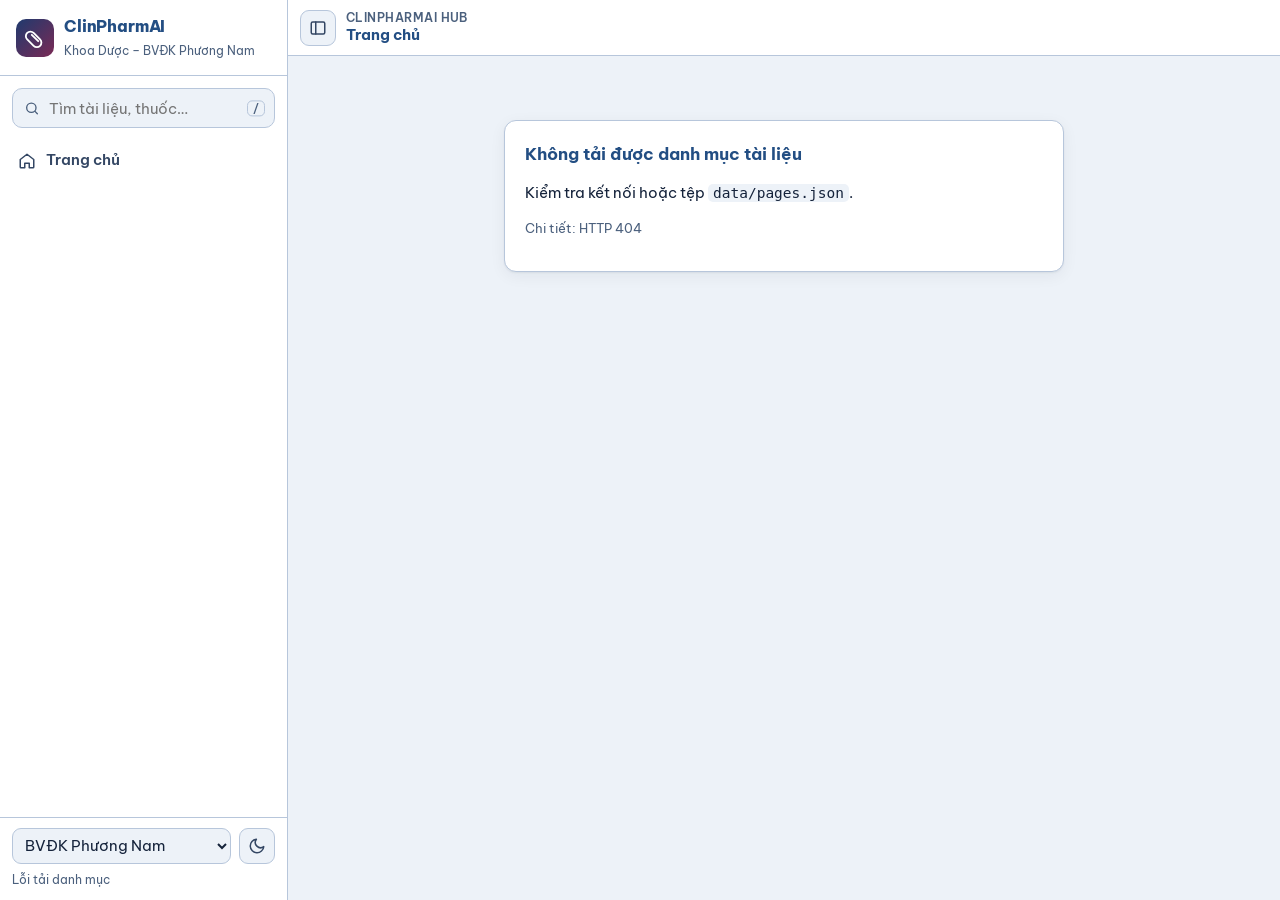
==== index.html @ 3a41b217 "Dựng giao diện hub: sidebar trái, tìm kiếm không dấu, khung xem tài liệu, theme đơn vị" ====
<!doctype html>
<html lang="vi" data-unit="phuong-nam">
<head>
<meta charset="utf-8">
<meta name="viewport" content="width=device-width,initial-scale=1,viewport-fit=cover">
<title>ClinPharmAI Hub</title>
<meta name="description" content="Thư viện tài liệu dược lâm sàng: tóm tắt guideline, thông tin thuốc, so sánh dược lý, thẩm định EBM.">
<meta name="theme-color" content="#1f3a6e">
<link rel="manifest" href="manifest.webmanifest">
<link rel="icon" href="icons/icon.svg" type="image/svg+xml">
<link rel="apple-touch-icon" href="icons/icon-192.png">
<link rel="preconnect" href="https://fonts.googleapis.com">
<link rel="preconnect" href="https://fonts.gstatic.com" crossorigin>
<link rel="stylesheet" href="https://fonts.googleapis.com/css2?family=Be+Vietnam+Pro:wght@400;500;600;700;800&display=swap">
<link rel="stylesheet" href="css/app.css">
<script>
  // Áp theme trước khi vẽ để tránh nháy màu
  try{
    var t=localStorage.getItem('cpa-theme'),u=localStorage.getItem('cpa-unit');
    if(t==='light'||t==='dark')document.documentElement.setAttribute('data-theme',t);
    if(u==='phuong-nam'||u==='phuong-chau')document.documentElement.setAttribute('data-unit',u);
  }catch(e){}
</script>
</head>
<body>
<svg width="0" height="0" style="position:absolute" aria-hidden="true">
  <symbol id="i-logo" viewBox="0 0 24 24"><path d="M10.5 20.5 3.5 13.5a4.95 4.95 0 1 1 7-7l7 7a4.95 4.95 0 1 1-7 7Z"/><path d="m8.5 8.5 7 7"/></symbol>
  <symbol id="i-home" viewBox="0 0 24 24"><path d="m3 10 9-7 9 7v10a1 1 0 0 1-1 1h-5v-6H9v6H4a1 1 0 0 1-1-1Z"/></symbol>
  <symbol id="i-book" viewBox="0 0 24 24"><path d="M4 19.5V5a2 2 0 0 1 2-2h14v16H6.5A2.5 2.5 0 0 0 4 21.5v-2Z"/><path d="M4 19.5A2.5 2.5 0 0 1 6.5 17H20"/></symbol>
  <symbol id="i-pill" viewBox="0 0 24 24"><path d="M10.5 20.5 3.5 13.5a4.95 4.95 0 1 1 7-7l7 7a4.95 4.95 0 1 1-7 7Z"/><path d="m8.5 8.5 7 7"/></symbol>
  <symbol id="i-scale" viewBox="0 0 24 24"><path d="M12 3v18M5 21h14M7 7h10M7 7l-3 7a3 3 0 0 0 6 0Zm10 0-3 7a3 3 0 0 0 6 0Z"/></symbol>
  <symbol id="i-search" viewBox="0 0 24 24"><circle cx="11" cy="11" r="7"/><path d="m20 20-3.5-3.5"/></symbol>
  <symbol id="i-chev" viewBox="0 0 24 24"><path d="m6 9 6 6 6-6"/></symbol>
  <symbol id="i-menu" viewBox="0 0 24 24"><path d="M3 6h18M3 12h18M3 18h18"/></symbol>
  <symbol id="i-panel" viewBox="0 0 24 24"><rect x="3" y="4" width="18" height="16" rx="2"/><path d="M9 4v16"/></symbol>
  <symbol id="i-ext" viewBox="0 0 24 24"><path d="M14 4h6v6M20 4l-9 9M18 14v5a1 1 0 0 1-1 1H5a1 1 0 0 1-1-1V7a1 1 0 0 1 1-1h5"/></symbol>
  <symbol id="i-full" viewBox="0 0 24 24"><path d="M4 9V4h5M20 9V4h-5M4 15v5h5M20 15v5h-5"/></symbol>
  <symbol id="i-reload" viewBox="0 0 24 24"><path d="M20 11a8 8 0 1 0-2.3 5.7M20 4v7h-7"/></symbol>
  <symbol id="i-prev" viewBox="0 0 24 24"><path d="m15 18-6-6 6-6"/></symbol>
  <symbol id="i-next" viewBox="0 0 24 24"><path d="m9 18 6-6-6-6"/></symbol>
  <symbol id="i-moon" viewBox="0 0 24 24"><path d="M21 12.8A9 9 0 1 1 11.2 3a7 7 0 0 0 9.8 9.8Z"/></symbol>
  <symbol id="i-clock" viewBox="0 0 24 24"><circle cx="12" cy="12" r="9"/><path d="M12 7v5l3 2"/></symbol>
</svg>

<div class="app" id="app">
  <aside class="sidebar" id="sidebar" aria-label="Điều hướng">
    <a class="brand" href="#/">
      <span class="brand-mark"><svg class="ico"><use href="#i-logo"/></svg></span>
      <span class="brand-text">
        <span class="brand-name">ClinPharmAI</span><br>
        <span class="brand-unit" id="brandUnit">Khoa Dược – BVĐK Phương Nam</span>
      </span>
    </a>

    <div class="side-search" role="search">
      <label for="q" class="sr-only">Tìm tài liệu</label>
      <svg class="ico"><use href="#i-search"/></svg>
      <input id="q" type="search" placeholder="Tìm tài liệu, thuốc…" autocomplete="off" spellcheck="false">
      <kbd>/</kbd>
    </div>

    <nav class="nav" id="nav" aria-label="Danh mục tài liệu">
      <a class="nav-home" href="#/" id="navHome"><svg class="ico"><use href="#i-home"/></svg>Trang chủ</a>
      <div id="navGroups"></div>
      <p class="nav-empty" id="navEmpty" hidden>Không tìm thấy tài liệu phù hợp.</p>
    </nav>

    <div class="side-foot">
      <div class="side-row">
        <label for="unitSel" class="sr-only">Đơn vị</label>
        <select id="unitSel">
          <option value="phuong-nam">BVĐK Phương Nam</option>
          <option value="phuong-chau">BV Phương Châu</option>
        </select>
        <button class="icon-btn" id="themeBtn" type="button" title="Đổi giao diện sáng/tối" aria-label="Đổi giao diện sáng/tối"><svg class="ico"><use href="#i-moon"/></svg></button>
      </div>
      <div class="data-ver" id="dataVer">Đang tải danh mục…</div>
    </div>
  </aside>
  <div class="scrim" id="scrim"></div>

  <main class="main">
    <header class="topbar">
      <button class="icon-btn menu-btn" id="menuBtn" type="button" aria-controls="sidebar" aria-expanded="true" title="Ẩn/hiện thanh bên (Ctrl+B)" aria-label="Ẩn/hiện thanh bên"><svg class="ico"><use href="#i-panel"/></svg></button>
      <div class="crumb">
        <span class="crumb-group" id="crumbGroup">ClinPharmAI Hub</span>
        <span class="crumb-title" id="crumbTitle">Trang chủ</span>
      </div>
      <div class="top-actions">
        <button class="icon-btn hide-sm" id="prevBtn" type="button" title="Tài liệu trước" aria-label="Tài liệu trước" hidden><svg class="ico"><use href="#i-prev"/></svg></button>
        <button class="icon-btn hide-sm" id="nextBtn" type="button" title="Tài liệu sau" aria-label="Tài liệu sau" hidden><svg class="ico"><use href="#i-next"/></svg></button>
        <button class="icon-btn" id="reloadBtn" type="button" title="Tải lại tài liệu" aria-label="Tải lại tài liệu" hidden><svg class="ico"><use href="#i-reload"/></svg></button>
        <button class="icon-btn hide-sm" id="fullBtn" type="button" title="Toàn màn hình" aria-label="Toàn màn hình" hidden><svg class="ico"><use href="#i-full"/></svg></button>
        <a class="icon-btn" id="openBtn" target="_blank" rel="noopener" title="Mở trong tab mới" aria-label="Mở trong tab mới" hidden><svg class="ico"><use href="#i-ext"/></svg></a>
      </div>
    </header>

    <div class="content" id="content">
      <section class="home" id="home" aria-labelledby="homeTitle"></section>
      <section class="viewer" id="viewer" hidden>
        <iframe id="frame" title="Tài liệu"></iframe>
        <div class="loading" id="loading" hidden><div class="spinner"></div><span>Đang mở tài liệu…</span></div>
      </section>
    </div>
  </main>
</div>

<script src="js/app.js"></script>
</body>
</html>
---- css/app.css ----
/* ClinPharmAI Hub – lõi design system (token lấy từ :root của so-sanh-ppi-duoc-ly-lam-sang.html) */
:root{
  color-scheme:light;
  --font:'Be Vietnam Pro','Segoe UI',Arial,sans-serif;
  --bg:#edf2f8;--bg2:#e2eaf5;--card:#ffffff;--card2:#edf2f8;--line:#b7c6db;
  --tx:#15233b;--mut:#344764;--dim:#4b607d;--heading:#234e83;--link:#2d5a94;
  --highlight:#e6efff;--highlight-ink:#25486f;--val:#e6efff;
  --warning-bg:#fff0ce;--caution-ink:#75571e;
  --chip1:#dbe8ff;--chip1-ink:#214f91;--chip2:#e9e0fa;--chip2-ink:#61379b;--chip3:#d8eee9;--chip3-ink:#166556;--chip4:#f8e8ce;--chip4-ink:#855214;
  --side-bg:#ffffff;--side-w:288px;--top-h:56px;
  --shadow:0 1px 2px rgba(21,35,59,.06),0 4px 16px rgba(21,35,59,.06);
  --radius:12px;
  /* lớp theme đơn vị: chỉ đổi màu nhấn */
  --accent:#1f3a6e;--accent2:#7a2a55;--accent-ink:#ffffff;
}
:root[data-unit="phuong-chau"]{--accent:#0f5f63;--accent2:#b0562a}

@media (prefers-color-scheme:dark){
  :root:not([data-theme="light"]){
    color-scheme:dark;
    --bg:#111b2a;--bg2:#19263a;--card:#1b2a3e;--card2:#23354b;--line:#425974;
    --tx:#e6edf7;--mut:#c0cee0;--dim:#a9bdd7;--heading:#c4ddff;--link:#b1d1fc;
    --highlight:#253f5e;--highlight-ink:#d0e1f5;--val:#253f5e;
    --warning-bg:#453b27;--caution-ink:#f2d69b;
    --chip1:#2d4668;--chip1-ink:#d1e3ff;--chip2:#45385a;--chip2-ink:#ddc9f4;--chip3:#28473f;--chip3-ink:#bce4d7;--chip4:#4e3f2c;--chip4-ink:#f0d5a5;
    --side-bg:#16233a;--shadow:0 1px 2px rgba(0,0,0,.3),0 4px 16px rgba(0,0,0,.25);
    --accent:#4f7fc4;--accent2:#c27aa0;
  }
  :root[data-unit="phuong-chau"]:not([data-theme="light"]){--accent:#3a9ea3;--accent2:#d9895f}
}
:root[data-theme="dark"]{
  color-scheme:dark;
  --bg:#111b2a;--bg2:#19263a;--card:#1b2a3e;--card2:#23354b;--line:#425974;
  --tx:#e6edf7;--mut:#c0cee0;--dim:#a9bdd7;--heading:#c4ddff;--link:#b1d1fc;
  --highlight:#253f5e;--highlight-ink:#d0e1f5;--val:#253f5e;
  --warning-bg:#453b27;--caution-ink:#f2d69b;
  --chip1:#2d4668;--chip1-ink:#d1e3ff;--chip2:#45385a;--chip2-ink:#ddc9f4;--chip3:#28473f;--chip3-ink:#bce4d7;--chip4:#4e3f2c;--chip4-ink:#f0d5a5;
  --side-bg:#16233a;--shadow:0 1px 2px rgba(0,0,0,.3),0 4px 16px rgba(0,0,0,.25);
  --accent:#4f7fc4;--accent2:#c27aa0;
}
:root[data-theme="dark"][data-unit="phuong-chau"]{--accent:#3a9ea3;--accent2:#d9895f}

*{box-sizing:border-box}
html,body{height:100%;margin:0}
body{font-family:var(--font);font-size:14.5px;line-height:1.55;background:var(--bg);color:var(--tx);-webkit-font-smoothing:antialiased}
button,input,select{font:inherit;color:inherit}
a{color:var(--link)}
.sr-only{position:absolute;width:1px;height:1px;overflow:hidden;clip:rect(0 0 0 0);white-space:nowrap}
.ico{width:18px;height:18px;flex:none;fill:none;stroke:currentColor;stroke-width:2;stroke-linecap:round;stroke-linejoin:round}
:focus-visible{outline:2px solid var(--accent);outline-offset:2px}

/* ---------- Khung ---------- */
.app{display:grid;grid-template-columns:var(--side-w) 1fr;height:100vh;height:100dvh}
.app.side-collapsed{grid-template-columns:0 1fr}
.app.side-collapsed .sidebar{visibility:hidden}

/* ---------- Sidebar ---------- */
.sidebar{background:var(--side-bg);border-right:1px solid var(--line);display:flex;flex-direction:column;min-width:0;overflow:hidden;z-index:40}
.brand{display:flex;align-items:center;gap:10px;padding:14px 16px;border-bottom:1px solid var(--line);text-decoration:none;color:inherit}
.brand-mark{width:38px;height:38px;border-radius:10px;flex:none;display:grid;place-items:center;color:var(--accent-ink);
  background:linear-gradient(135deg,var(--accent),var(--accent2))}
.brand-mark .ico{width:22px;height:22px}
.brand-text{min-width:0}
.brand-name{font-weight:800;font-size:16px;letter-spacing:-.01em;color:var(--heading)}
.brand-unit{font-size:12px;color:var(--dim);white-space:nowrap;overflow:hidden;text-overflow:ellipsis}

.side-search{padding:12px 12px 8px;position:relative}
.side-search .ico{position:absolute;left:24px;top:50%;transform:translateY(-35%);color:var(--dim);width:16px;height:16px;pointer-events:none}
.side-search input{width:100%;height:40px;border:1px solid var(--line);border-radius:10px;background:var(--card2);padding:0 34px 0 36px;outline:none}
.side-search input:focus{border-color:var(--accent);background:var(--card)}
.side-search kbd{position:absolute;right:22px;top:50%;transform:translateY(-35%);font:600 11px var(--font);color:var(--dim);border:1px solid var(--line);border-radius:5px;padding:0 5px}
.side-search input:not(:placeholder-shown)~kbd{display:none}

.nav{flex:1;overflow-y:auto;padding:4px 8px 12px;overscroll-behavior:contain}
.nav-home{display:flex;align-items:center;gap:10px;padding:9px 10px;border-radius:9px;text-decoration:none;color:var(--mut);font-weight:600;margin-bottom:4px}
.nav-home:hover{background:var(--card2)}
.nav-home[aria-current="page"]{background:var(--highlight);color:var(--highlight-ink)}
.nav-group{margin-top:6px}
.nav-group-btn{width:100%;display:flex;align-items:center;gap:8px;padding:8px 10px;border:0;background:none;border-radius:8px;cursor:pointer;
  font-size:12px;font-weight:700;letter-spacing:.04em;text-transform:uppercase;color:var(--dim);text-align:left}
.nav-group-btn:hover{background:var(--card2)}
.nav-group-btn .count{margin-left:auto;font-size:11px;font-weight:700;background:var(--card2);border-radius:999px;padding:1px 8px;letter-spacing:0}
.nav-group-btn .chev{width:14px;height:14px;transition:transform .15s}
.nav-group-btn[aria-expanded="false"] .chev{transform:rotate(-90deg)}
.nav-list{list-style:none;margin:2px 0 0;padding:0}
.nav-group-btn[aria-expanded="false"]+.nav-list{display:none}
.nav-link{display:block;padding:7px 10px 7px 34px;border-radius:8px;text-decoration:none;color:var(--tx);font-size:13.5px;line-height:1.35;position:relative}
.nav-link:hover{background:var(--card2)}
.nav-link[aria-current="page"]{background:var(--highlight);color:var(--highlight-ink);font-weight:700}
.nav-link[aria-current="page"]::before{content:"";position:absolute;left:14px;top:9px;bottom:9px;width:3px;border-radius:3px;background:var(--accent)}
.nav-link mark{background:var(--warning-bg);color:inherit;border-radius:3px;padding:0 1px}
.nav-empty{padding:16px 12px;color:var(--dim);font-size:13px}

.side-foot{border-top:1px solid var(--line);padding:10px 12px 12px;display:grid;gap:8px}
.side-row{display:flex;gap:8px}
.side-row select{flex:1;height:36px;border:1px solid var(--line);border-radius:9px;background:var(--card2);padding:0 8px;min-width:0}
.icon-btn{height:36px;min-width:36px;display:inline-grid;place-items:center;border:1px solid var(--line);border-radius:9px;background:var(--card2);cursor:pointer;padding:0 8px;color:var(--mut)}
.icon-btn:hover{border-color:var(--accent);color:var(--accent)}
.data-ver{font-size:11.5px;color:var(--dim);line-height:1.4}
.badge-unv{display:inline-block;background:var(--warning-bg);color:var(--caution-ink);border-radius:5px;padding:0 6px;font-weight:700;font-size:11px}

/* ---------- Main ---------- */
.main{display:flex;flex-direction:column;min-width:0;min-height:0}
.topbar{height:var(--top-h);flex:none;display:flex;align-items:center;gap:10px;padding:0 12px;background:var(--card);border-bottom:1px solid var(--line)}
.crumb{min-width:0;flex:1;display:flex;flex-direction:column;line-height:1.25}
.crumb-group{font-size:11.5px;color:var(--dim);font-weight:600;text-transform:uppercase;letter-spacing:.04em}
.crumb-title{font-weight:700;white-space:nowrap;overflow:hidden;text-overflow:ellipsis;color:var(--heading)}
.top-actions{display:flex;gap:6px}
.top-actions .icon-btn{border-color:transparent;background:none}
.top-actions .icon-btn:hover{background:var(--card2);border-color:var(--line)}
.top-actions .icon-btn[hidden]{display:none}

.content{flex:1;min-height:0;position:relative;overflow:auto}
.viewer{position:absolute;inset:0;display:flex;flex-direction:column;background:var(--card)}
.viewer[hidden]{display:none}
.viewer iframe{flex:1;width:100%;border:0;background:#fff}
.loading{position:absolute;inset:0;display:grid;place-items:center;background:var(--card);color:var(--dim);font-size:13px;gap:10px;align-content:center}
.loading[hidden]{display:none}
.spinner{width:28px;height:28px;border-radius:50%;border:3px solid var(--line);border-top-color:var(--accent);animation:spin .8s linear infinite;justify-self:center}
@keyframes spin{to{transform:rotate(360deg)}}

/* ---------- Trang chủ ---------- */
.home{max-width:1100px;margin:0 auto;padding:24px 20px 40px}
.home[hidden]{display:none}
.hero{border-radius:16px;padding:22px 22px 20px;color:#fff;background:linear-gradient(120deg,var(--accent),var(--accent2));box-shadow:var(--shadow)}
.hero h1{margin:0 0 4px;font-size:22px;line-height:1.3;letter-spacing:-.01em}
.hero p{margin:0;opacity:.92;max-width:62ch}
.stats{display:grid;grid-template-columns:repeat(4,1fr);gap:12px;margin:16px 0 8px}
.stat{background:var(--card);border:1px solid var(--line);border-radius:var(--radius);padding:12px 14px;box-shadow:var(--shadow);text-decoration:none;color:inherit;display:flex;gap:12px;align-items:center}
.stat:hover{border-color:var(--accent)}
.stat-ico{width:38px;height:38px;border-radius:10px;display:grid;place-items:center;flex:none}
.stat-num{font-size:22px;font-weight:800;line-height:1}
.stat-label{font-size:12.5px;color:var(--dim)}
.c1{background:var(--chip1);color:var(--chip1-ink)}.c2{background:var(--chip2);color:var(--chip2-ink)}
.c3{background:var(--chip3);color:var(--chip3-ink)}.c4{background:var(--chip4);color:var(--chip4-ink)}
.section-h{display:flex;align-items:center;gap:8px;margin:26px 0 10px;font-size:16px;color:var(--heading)}
.section-h .ico{color:var(--dim)}
.cards{display:grid;grid-template-columns:repeat(auto-fill,minmax(250px,1fr));gap:12px}
.card{display:flex;flex-direction:column;gap:6px;background:var(--card);border:1px solid var(--line);border-radius:var(--radius);padding:14px;text-decoration:none;color:inherit;box-shadow:var(--shadow);transition:border-color .15s,transform .15s}
.card:hover{border-color:var(--accent);transform:translateY(-1px)}
.card-title{font-weight:700;line-height:1.35}
.card-meta{display:flex;flex-wrap:wrap;gap:6px;margin-top:auto;padding-top:4px}
.chip{font-size:11.5px;font-weight:600;border-radius:999px;padding:1px 8px;background:var(--card2);color:var(--mut)}
.notice{margin-top:28px;background:var(--warning-bg);color:var(--caution-ink);border-radius:var(--radius);padding:12px 14px;font-size:13px;line-height:1.5}
.notice strong{display:block;margin-bottom:2px}
.error-box{margin:40px auto;max-width:560px;background:var(--card);border:1px solid var(--line);border-radius:var(--radius);padding:20px;box-shadow:var(--shadow)}
.error-box h2{margin:0 0 8px;font-size:17px;color:var(--heading)}
.error-box code{background:var(--card2);padding:1px 5px;border-radius:5px}

.scrim{display:none}
.menu-btn{display:inline-grid}

/* ---------- Điện thoại / máy tính bảng ---------- */
@media (max-width:899px){
  .app,.app.side-collapsed{grid-template-columns:1fr}
  .sidebar{position:fixed;inset:0 auto 0 0;width:min(86vw,320px);transform:translateX(-102%);transition:transform .22s ease;box-shadow:var(--shadow);visibility:hidden}
  .app.side-open .sidebar{transform:none;visibility:visible}
  .app.side-open .scrim{display:block;position:fixed;inset:0;background:rgba(10,18,32,.45);z-index:30}
  .side-search kbd{display:none}
  .stats{grid-template-columns:repeat(2,1fr)}
  .home{padding:16px 16px 32px}
  .hero{padding:18px 16px}
  .hero h1{font-size:19px}
  .top-actions .hide-sm{display:none}
}
@media (prefers-reduced-motion:reduce){*{transition:none!important;animation:none!important}}
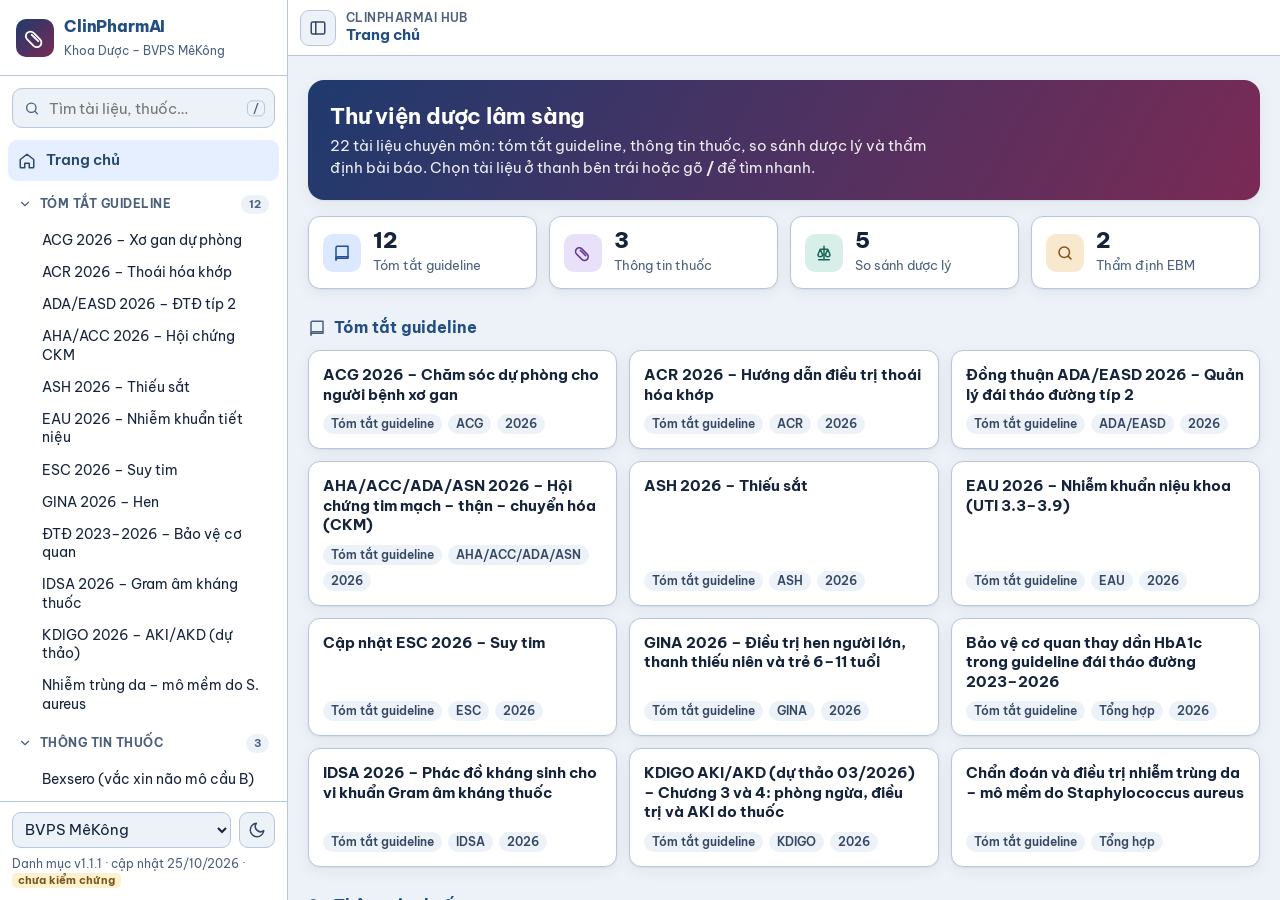
==== commit 936f5c3e: "Đổi tên đơn vị BVĐK Phương Nam thành BVPS MêKông Thanh bên, ô chọn đơn vị, nguồn danh mục. Mã nội bộ" ====
--- a/index.html
+++ b/index.html
@@ -1,5 +1,5 @@
 <!doctype html>
-<html lang="vi" data-unit="phuong-nam">
+<html lang="vi" data-unit="mekong">
 <head>
 <meta charset="utf-8">
 <meta name="viewport" content="width=device-width,initial-scale=1,viewport-fit=cover">
@@ -18,7 +18,8 @@
   try{
     var t=localStorage.getItem('cpa-theme'),u=localStorage.getItem('cpa-unit');
     if(t==='light'||t==='dark')document.documentElement.setAttribute('data-theme',t);
-    if(u==='phuong-nam'||u==='phuong-chau')document.documentElement.setAttribute('data-unit',u);
+    if(u==='phuong-nam')u='mekong'; // mã cũ trước khi đổi tên đơn vị
+    if(u==='mekong'||u==='phuong-chau')document.documentElement.setAttribute('data-unit',u);
   }catch(e){}
 </script>
 </head>
@@ -48,7 +49,7 @@
       <span class="brand-mark"><svg class="ico"><use href="#i-logo"/></svg></span>
       <span class="brand-text">
         <span class="brand-name">ClinPharmAI</span><br>
-        <span class="brand-unit" id="brandUnit">Khoa Dược – BVĐK Phương Nam</span>
+        <span class="brand-unit" id="brandUnit">Khoa Dược – BVPS MêKông</span>
       </span>
     </a>
 
@@ -69,7 +70,7 @@
       <div class="side-row">
         <label for="unitSel" class="sr-only">Đơn vị</label>
         <select id="unitSel">
-          <option value="phuong-nam">BVĐK Phương Nam</option>
+          <option value="mekong">BVPS MêKông</option>
           <option value="phuong-chau">BV Phương Châu</option>
         </select>
         <button class="icon-btn" id="themeBtn" type="button" title="Đổi giao diện sáng/tối" aria-label="Đổi giao diện sáng/tối"><svg class="ico"><use href="#i-moon"/></svg></button>
